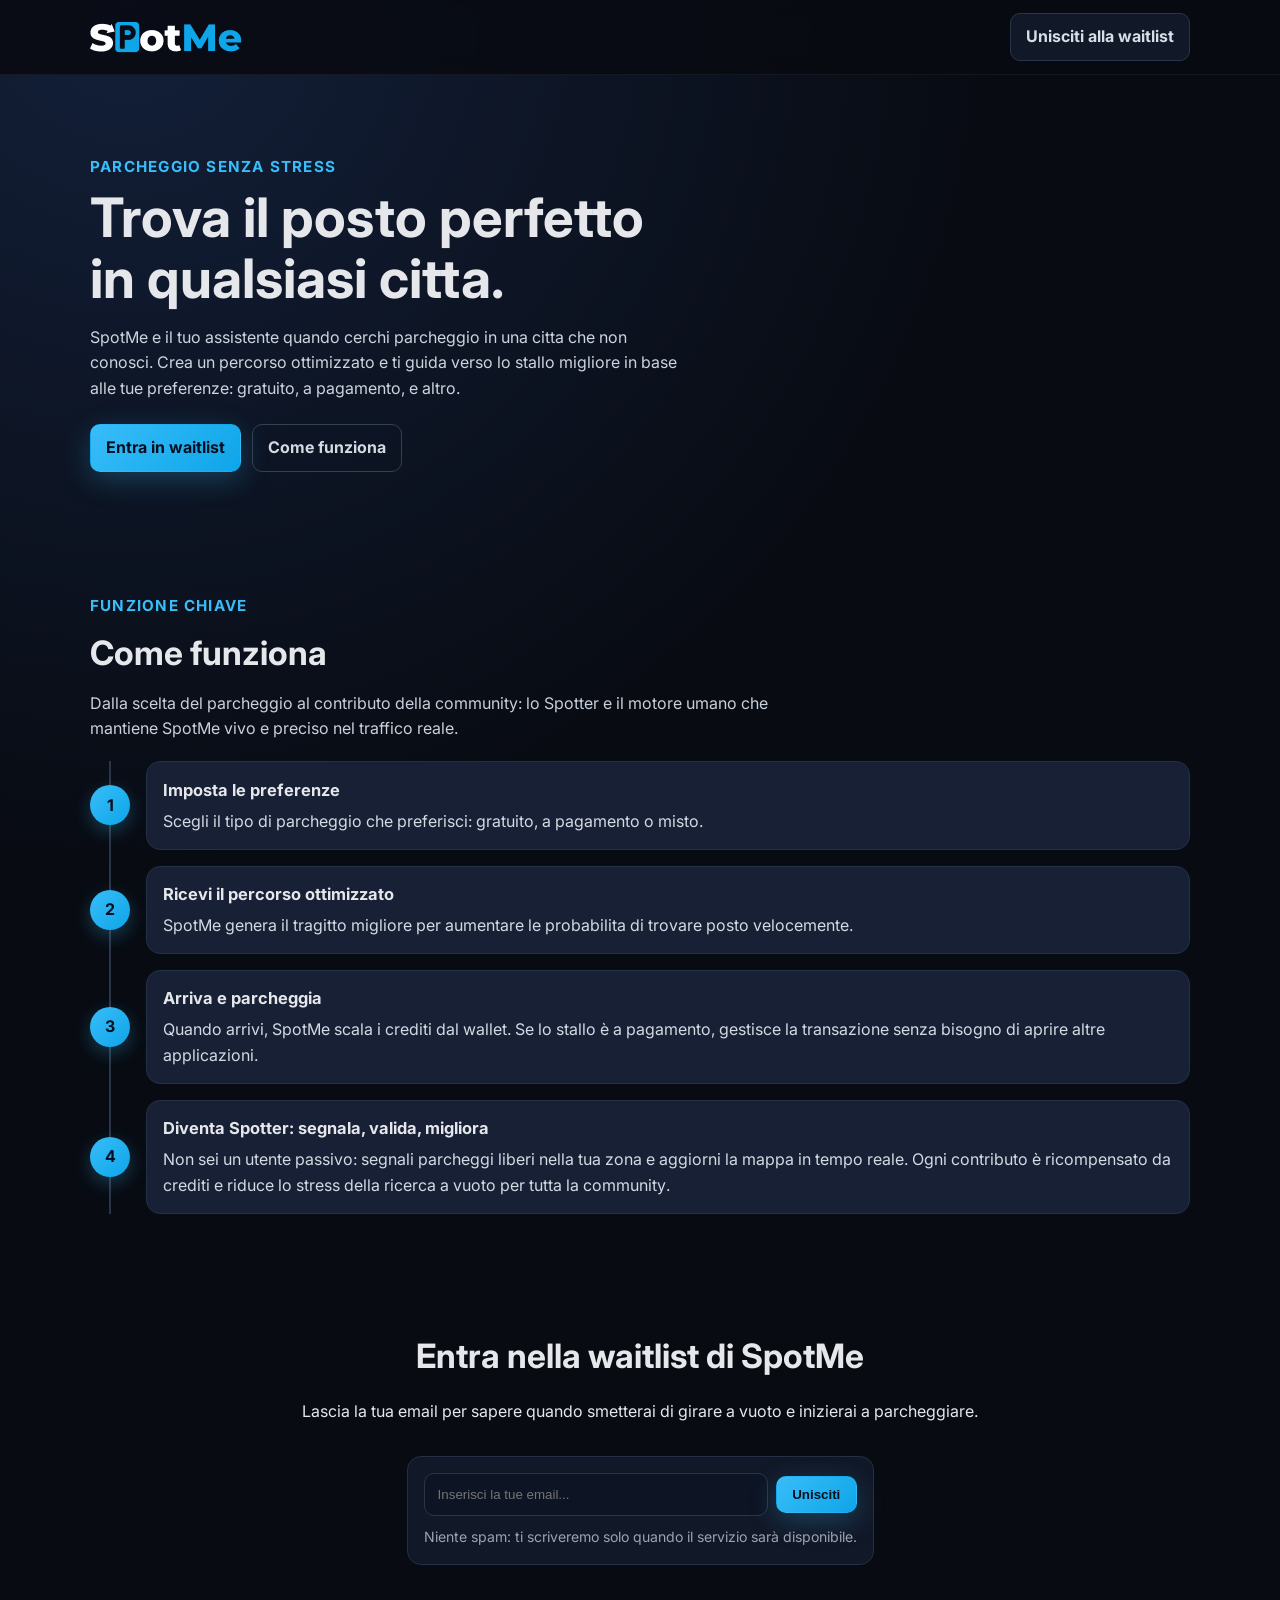
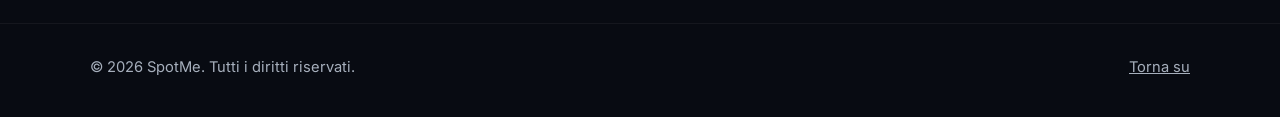
==== index.html @ f4d32b27 "[setup] First commit" ====
<!doctype html>
<html lang="it">
  <head>
    <meta charset="UTF-8" />
    <meta name="viewport" content="width=device-width, initial-scale=1.0" />
    <meta
      name="description"
      content="SpotMe ti aiuta a trovare il parcheggio giusto in citta sconosciute con percorsi ottimizzati e una community di spotter."
    />
    <title>SpotMe | Parcheggio intelligente</title>
    <link rel="preconnect" href="https://fonts.googleapis.com" />
    <link rel="preconnect" href="https://fonts.gstatic.com" crossorigin />
    <link
      href="https://fonts.googleapis.com/css2?family=Inter:wght@400;500;600;700;800&display=swap"
      rel="stylesheet"
    />
    <link rel="stylesheet" href="styles.css" />
  </head>
  <body>
    <header class="site-header">
      <div class="container nav">
        <a class="brand" href="#top" aria-label="Homepage SpotMe">
          <img src="./assets/logo_dark_2.png" alt="">
        </a>
        <a class="btn btn-secondary" href="#join-list">Unisciti alla waitlist</a>
      </div>
    </header>

    <main id="top">
      <section class="hero">
        <div class="container hero-grid">
          <div class="hero-copy">
            <p class="kicker">Parcheggio senza stress</p>
            <h1>Trova il posto perfetto in qualsiasi citta.</h1>
            <p class="lead">
              SpotMe e il tuo assistente quando cerchi parcheggio in una citta
              che non conosci. Crea un percorso ottimizzato e ti guida verso lo
              stallo migliore in base alle tue preferenze: gratuito, a
              pagamento, e altro.
            </p>
            <div class="hero-actions">
              <a class="btn btn-primary" href="#join-list">Entra in waitlist</a>
              <a class="btn btn-ghost" href="#how-it-works">Come funziona</a>
            </div>
          </div>
      </section>

      <section id="how-it-works" class="section">
        <div class="container">
          <p class="kicker">Funzione chiave</p>
          <h2>Come funziona</h2>
          <p class="section-intro">
            Dalla scelta del parcheggio al contributo della community: lo
            Spotter e il motore umano che mantiene SpotMe vivo e preciso nel
            traffico reale.
          </p>
          <ol class="timeline">
            <li class="timeline-item">
              <div class="timeline-step">1</div>
              <div class="timeline-content">
                <h3>Imposta le preferenze</h3>
                <p>
                  Scegli il tipo di parcheggio che preferisci: gratuito, a
                  pagamento o misto.
                </p>
              </div>
            </li>
            <li class="timeline-item">
              <div class="timeline-step">2</div>
              <div class="timeline-content">
                <h3>Ricevi il percorso ottimizzato</h3>
                <p>
                  SpotMe genera il tragitto migliore per aumentare le
                  probabilita di trovare posto velocemente.
                </p>
              </div>
            </li>
            <li class="timeline-item">
              <div class="timeline-step">3</div>
              <div class="timeline-content">
                <h3>Arriva e parcheggia</h3>
                <p>
                  Quando arrivi, SpotMe scala i crediti dal wallet. Se lo stallo
                  è a pagamento, gestisce la transazione senza bisogno di aprire altre applicazioni.
                </p>
              </div>
            </li>
            <li class="timeline-item">
              <div class="timeline-step">4</div>
              <div class="timeline-content">
                <h3>Diventa Spotter: segnala, valida, migliora</h3>
                <p>
                  Non sei un utente passivo: segnali parcheggi liberi nella tua
                  zona e aggiorni la mappa in tempo reale. Ogni contributo
                  è ricompensato da crediti e riduce lo stress della ricerca a vuoto per tutta la <span lang="en">community</span>.
                </p>
              </div>
            </li>
          </ol>
        </div>
      </section>

      <section id="join-list" class="section join">
        <div class="container join-wrap">
          <div style="text-align: center;">
            <h2>Entra nella waitlist di SpotMe</h2>
            <p>
              Lascia la tua email per sapere quando smetterai di girare a vuoto e inizierai a parcheggiare.
            </p>
          </div>

          <form
            class="join-form"
            name="spotme-join-list"
            method="POST"
            data-netlify="true"
            netlify-honeypot="bot-field"
            action="/thank-you.html"
          >
            <input type="hidden" name="form-name" value="spotme-join-list" />
            <p class="hidden">
              <label>Non compilare questo campo: <input name="bot-field" /></label>
            </p>

            <div style="display: flex; gap: 0.5rem; align-items: center;">
              <input
                id="email"
                name="email"
                type="email"
                placeholder="Inserisci la tue email..."
                required
                autocomplete="email"
              />
  
              <button type="submit" class="btn btn-primary">
                Unisciti
              </button>
            </div>
            <p class="form-note">
              Niente spam: ti scriveremo solo quando il servizio sarà disponibile.
            </p>
          </form>
        </div>
      </section>
    </main>

    <footer class="site-footer">
      <div class="container footer-row">
        <p>&copy; <span id="year"></span> SpotMe. Tutti i diritti riservati.</p>
        <a href="#top">Torna su</a>
      </div>
    </footer>

    <script src="script.js"></script>
  </body>
</html>
---- styles.css ----
:root {
  --bg: #080b12;
  --panel: #111827;
  --panel-soft: #172034;
  --text: #e5e7eb;
  --muted: #9ca3af;
  --accent: #38bdf8;
  --accent-strong: #0ea5e9;
  --line: #243046;
  --white: #ffffff;
}

*,
*::before,
*::after {
  box-sizing: border-box;
}

html {
  scroll-behavior: smooth;
}

body {
  margin: 0;
  font-family:
    "Inter",
    system-ui,
    -apple-system,
    Segoe UI,
    Roboto,
    sans-serif;
  background: radial-gradient(circle at 10% 0%, #13203a 0%, var(--bg) 42%);
  color: var(--text);
  line-height: 1.6;
}

a {
  color: inherit;
}

.container {
  width: min(1100px, 92%);
  margin: 0 auto;
}

.site-header {
  position: sticky;
  top: 0;
  z-index: 10;
  background: rgb(8 11 18 / 88%);
  backdrop-filter: blur(10px);
  border-bottom: 1px solid rgb(255 255 255 / 5%);
}

.nav {
  display: flex;
  align-items: center;
  justify-content: space-between;
  padding: 0.8rem 0;
}

.brand {
  display: inline-flex;
  align-items: center;
  gap: 0.55rem;
  font-weight: 800;
  text-decoration: none;
  letter-spacing: 0.2px;
}

.brand-dot {
  width: 11px;
  height: 11px;
  border-radius: 999px;
  background: linear-gradient(135deg, #22d3ee, #0ea5e9);
  box-shadow: 0 0 18px rgb(56 189 248 / 60%);
}

.hero {
  padding: 5rem 0 4rem;
}

.hero-grid {
  display: grid;
  grid-template-columns: 1.1fr 0.9fr;
  gap: 1.4rem;
}

.kicker {
  margin: 0 0 0.5rem;
  color: var(--accent);
  font-weight: 700;
  font-size: 0.95rem;
  text-transform: uppercase;
  letter-spacing: 0.08em;
}

h1 {
  margin: 0 0 1rem;
  line-height: 1.12;
  font-size: clamp(2rem, 5vw, 3.4rem);
}

.lead {
  margin: 0;
  color: #ced4dd;
  max-width: 62ch;
}

.hero-actions {
  margin-top: 1.4rem;
  display: flex;
  flex-wrap: wrap;
  gap: 0.65rem;
}

.hero-card {
  border: 1px solid var(--line);
  background: linear-gradient(180deg, rgb(17 24 39 / 92%), rgb(17 24 39 / 65%));
  border-radius: 16px;
  padding: 1.1rem 1rem;
}

.hero-card h2 {
  margin: 0 0 0.7rem;
  font-size: 1.05rem;
}

.hero-card ul {
  margin: 0;
  padding-left: 1.2rem;
  color: #d3d8e0;
}

.hero-card li + li {
  margin-top: 0.5rem;
}

.section {
  padding: 3.6rem 0;
}

.section h2 {
  margin: 0 0 0.7rem;
  font-size: clamp(1.45rem, 3vw, 2.1rem);
}

.section-intro {
  margin: 0 0 1.2rem;
  color: #c8d0db;
  max-width: 68ch;
}

.alt {
  background: rgb(255 255 255 / 2%);
  border-top: 1px solid rgb(255 255 255 / 5%);
  border-bottom: 1px solid rgb(255 255 255 / 5%);
}

.cards {
  display: grid;
  gap: 0.95rem;
}

.cards.three {
  grid-template-columns: repeat(3, minmax(0, 1fr));
}

.cards.two {
  grid-template-columns: repeat(2, minmax(0, 1fr));
}

.card {
  border: 1px solid var(--line);
  background: var(--panel-soft);
  border-radius: 14px;
  padding: 1rem;
}

.card h3 {
  margin: 0 0 0.45rem;
  font-size: 1.04rem;
}

.card p {
  margin: 0;
  color: #d3dae3;
}

.timeline {
  list-style: none;
  margin: 1.2rem 0 0;
  padding: 0;
  position: relative;
}

.timeline::before {
  content: "";
  position: absolute;
  left: 19px;
  top: 0;
  bottom: 0;
  width: 2px;
  background: #2b354a;
}

.timeline-item {
  display: grid;
  grid-template-columns: 40px 1fr;
  align-items: center;
  gap: 1rem;
  margin-bottom: 1rem;
  position: relative;
}

.timeline-item:last-child {
  margin-bottom: 0;
}

.timeline-step {
  width: 40px;
  height: 40px;
  border-radius: 999px;
  display: grid;
  place-items: center;
  font-weight: 700;
  color: #041021;
  background: linear-gradient(135deg, #38bdf8, #0ea5e9);
  box-shadow: 0 6px 18px rgb(56 189 248 / 28%);
  z-index: 1;
}

.timeline-content {
  border: 1px solid var(--line);
  background: var(--panel-soft);
  border-radius: 14px;
  padding: 0.9rem 1rem;
}

.timeline-content h3 {
  margin: 0 0 0.35rem;
  font-size: 1.03rem;
}

.timeline-content p {
  margin: 0;
  color: #d3dae3;
}

.join-wrap {
  display: flex;
  flex-direction: column;
  align-items: center;
  gap: 1rem;
}

.join-highlight {
  margin: 0.8rem 0 0.6rem;
  color: #dbe7f4;
  font-weight: 600;
}

.join-benefits {
  margin: 0;
  padding-left: 1.15rem;
  color: #c8d6e6;
}

.join-benefits li + li {
  margin-top: 0.35rem;
}

.join-form {
  border: 1px solid var(--line);
  border-radius: 14px;
  padding: 1rem;
  background: var(--panel);
}

.join-form label {
  display: block;
  margin-bottom: 0.4rem;
  font-weight: 600;
}

.join-form input[type="email"] {
  width: 100%;
  padding: 0.8rem 0.82rem;
  background: #0d1423;
  border: 1px solid #2b354a;
  color: var(--white);
  border-radius: 10px;
  outline: none;
}

.join-form input[type="email"]:focus {
  border-color: var(--accent);
  box-shadow: 0 0 0 3px rgb(56 189 248 / 20%);
}

.hidden {
  position: absolute;
  left: -9999px;
}

.form-note {
  margin: 0.6rem 0 0;
  color: var(--muted);
  font-size: 0.88rem;
}

.btn {
  display: inline-flex;
  align-items: center;
  justify-content: center;
  border-radius: 10px;
  font-weight: 700;
  text-decoration: none;
  cursor: pointer;
  border: 1px solid transparent;
  padding: 0.64rem 0.95rem;
  transition:
    transform 0.15s ease,
    box-shadow 0.15s ease,
    background-color 0.15s ease;
}

.btn:hover {
  transform: translateY(-1px);
}

.btn-primary {
  background: linear-gradient(135deg, #38bdf8, #0ea5e9);
  color: #041021;
  box-shadow: 0 8px 28px rgb(56 189 248 / 25%);
}

.btn-secondary {
  border-color: #2b354a;
  background: #111827;
  color: #d8dee8;
}

.btn-ghost {
  border-color: #334155;
  color: #d4d9e2;
}

.site-footer {
  border-top: 1px solid rgb(255 255 255 / 5%);
  padding: 1.1rem 0 1.4rem;
}

.footer-row {
  display: flex;
  justify-content: space-between;
  align-items: center;
  gap: 0.8rem;
  color: #a6afbc;
  font-size: 0.92rem;
}

@media (max-width: 900px) {
  .hero-grid,
  .join-wrap,
  .cards.three {
    grid-template-columns: 1fr;
  }

  .cards.two {
    grid-template-columns: 1fr;
  }

  .timeline::before {
    left: 19px;
  }
}
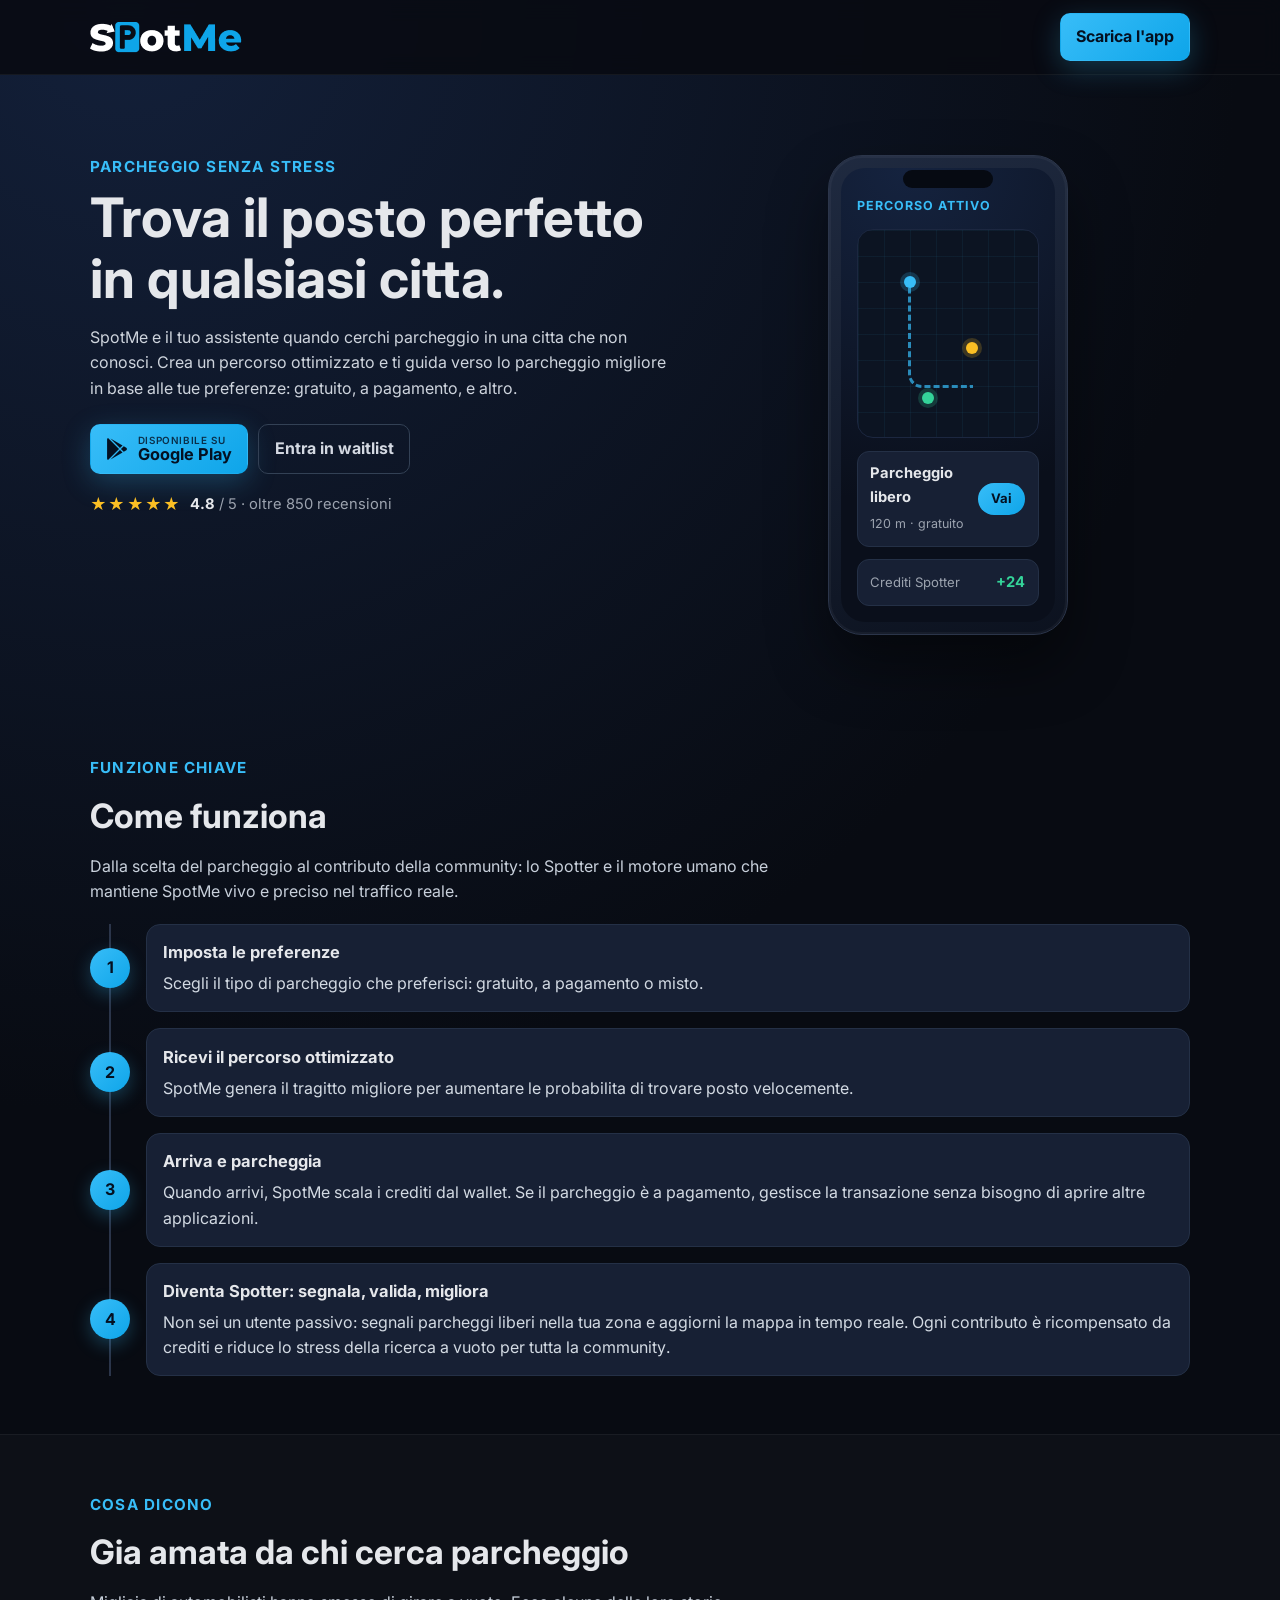
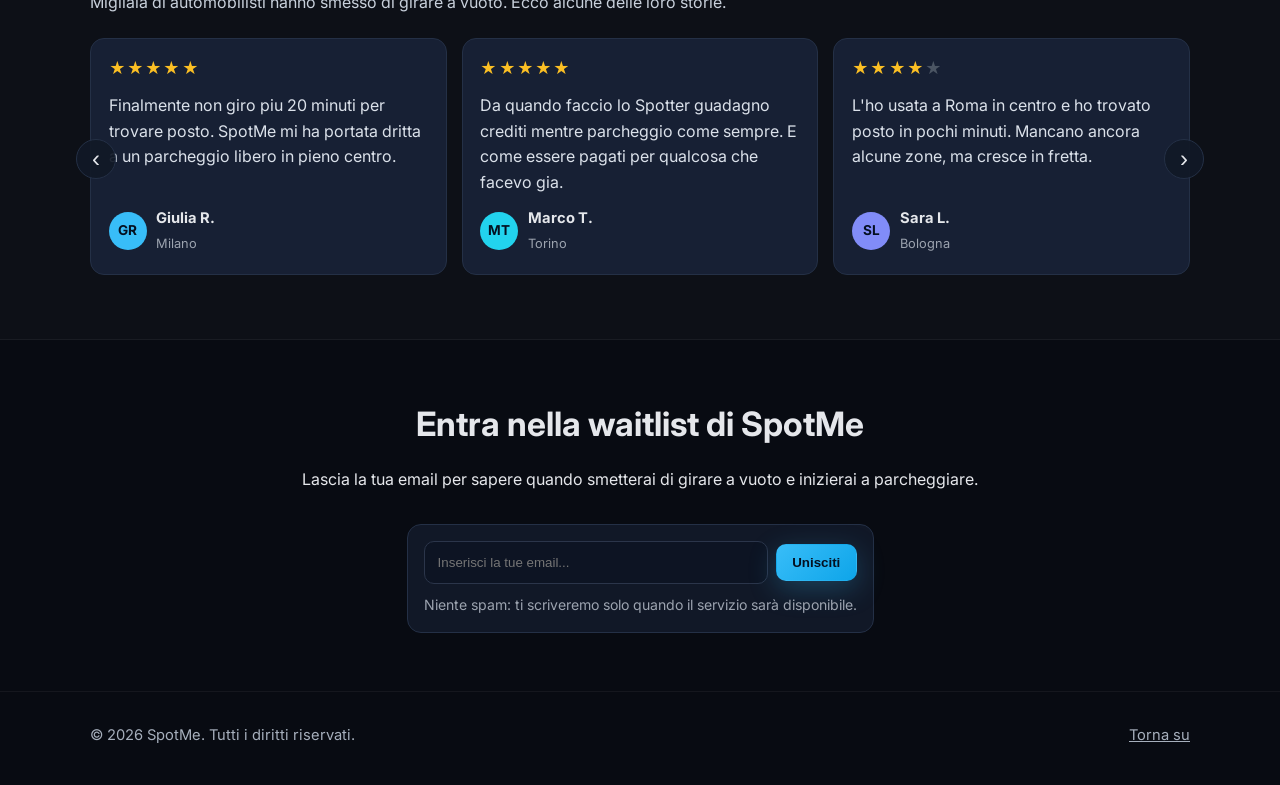
==== commit 8b3b36d6: "Add review, add playstore button" ====
--- a/index.html
+++ b/index.html
@@ -1,156 +1,302 @@
-<!doctype html>
-<html lang="it">
-  <head>
-    <meta charset="UTF-8" />
-    <meta name="viewport" content="width=device-width, initial-scale=1.0" />
-    <meta
-      name="description"
-      content="SpotMe ti aiuta a trovare il parcheggio giusto in citta sconosciute con percorsi ottimizzati e una community di spotter."
-    />
-    <title>SpotMe | Parcheggio intelligente</title>
-    <link rel="preconnect" href="https://fonts.googleapis.com" />
-    <link rel="preconnect" href="https://fonts.gstatic.com" crossorigin />
-    <link
-      href="https://fonts.googleapis.com/css2?family=Inter:wght@400;500;600;700;800&display=swap"
-      rel="stylesheet"
-    />
-    <link rel="stylesheet" href="styles.css" />
-  </head>
-  <body>
-    <header class="site-header">
-      <div class="container nav">
-        <a class="brand" href="#top" aria-label="Homepage SpotMe">
-          <img src="./assets/logo_dark_2.png" alt="">
-        </a>
-        <a class="btn btn-secondary" href="#join-list">Unisciti alla waitlist</a>
-      </div>
-    </header>
-
-    <main id="top">
-      <section class="hero">
-        <div class="container hero-grid">
-          <div class="hero-copy">
-            <p class="kicker">Parcheggio senza stress</p>
-            <h1>Trova il posto perfetto in qualsiasi citta.</h1>
-            <p class="lead">
-              SpotMe e il tuo assistente quando cerchi parcheggio in una citta
-              che non conosci. Crea un percorso ottimizzato e ti guida verso lo
-              stallo migliore in base alle tue preferenze: gratuito, a
-              pagamento, e altro.
-            </p>
-            <div class="hero-actions">
-              <a class="btn btn-primary" href="#join-list">Entra in waitlist</a>
-              <a class="btn btn-ghost" href="#how-it-works">Come funziona</a>
-            </div>
-          </div>
-      </section>
-
-      <section id="how-it-works" class="section">
-        <div class="container">
-          <p class="kicker">Funzione chiave</p>
-          <h2>Come funziona</h2>
-          <p class="section-intro">
-            Dalla scelta del parcheggio al contributo della community: lo
-            Spotter e il motore umano che mantiene SpotMe vivo e preciso nel
-            traffico reale.
-          </p>
-          <ol class="timeline">
-            <li class="timeline-item">
-              <div class="timeline-step">1</div>
-              <div class="timeline-content">
-                <h3>Imposta le preferenze</h3>
-                <p>
-                  Scegli il tipo di parcheggio che preferisci: gratuito, a
-                  pagamento o misto.
-                </p>
-              </div>
-            </li>
-            <li class="timeline-item">
-              <div class="timeline-step">2</div>
-              <div class="timeline-content">
-                <h3>Ricevi il percorso ottimizzato</h3>
-                <p>
-                  SpotMe genera il tragitto migliore per aumentare le
-                  probabilita di trovare posto velocemente.
-                </p>
-              </div>
-            </li>
-            <li class="timeline-item">
-              <div class="timeline-step">3</div>
-              <div class="timeline-content">
-                <h3>Arriva e parcheggia</h3>
-                <p>
-                  Quando arrivi, SpotMe scala i crediti dal wallet. Se lo stallo
-                  è a pagamento, gestisce la transazione senza bisogno di aprire altre applicazioni.
-                </p>
-              </div>
-            </li>
-            <li class="timeline-item">
-              <div class="timeline-step">4</div>
-              <div class="timeline-content">
-                <h3>Diventa Spotter: segnala, valida, migliora</h3>
-                <p>
-                  Non sei un utente passivo: segnali parcheggi liberi nella tua
-                  zona e aggiorni la mappa in tempo reale. Ogni contributo
-                  è ricompensato da crediti e riduce lo stress della ricerca a vuoto per tutta la <span lang="en">community</span>.
-                </p>
-              </div>
-            </li>
-          </ol>
-        </div>
-      </section>
-
-      <section id="join-list" class="section join">
-        <div class="container join-wrap">
-          <div style="text-align: center;">
-            <h2>Entra nella waitlist di SpotMe</h2>
-            <p>
-              Lascia la tua email per sapere quando smetterai di girare a vuoto e inizierai a parcheggiare.
-            </p>
-          </div>
-
-          <form
-            class="join-form"
-            name="spotme-join-list"
-            method="POST"
-            data-netlify="true"
-            netlify-honeypot="bot-field"
-            action="/thank-you.html"
-          >
-            <input type="hidden" name="form-name" value="spotme-join-list" />
-            <p class="hidden">
-              <label>Non compilare questo campo: <input name="bot-field" /></label>
-            </p>
-
-            <div style="display: flex; gap: 0.5rem; align-items: center;">
-              <input
-                id="email"
-                name="email"
-                type="email"
-                placeholder="Inserisci la tue email..."
-                required
-                autocomplete="email"
-              />
-  
-              <button type="submit" class="btn btn-primary">
-                Unisciti
-              </button>
-            </div>
-            <p class="form-note">
-              Niente spam: ti scriveremo solo quando il servizio sarà disponibile.
-            </p>
-          </form>
-        </div>
-      </section>
-    </main>
-
-    <footer class="site-footer">
-      <div class="container footer-row">
-        <p>&copy; <span id="year"></span> SpotMe. Tutti i diritti riservati.</p>
-        <a href="#top">Torna su</a>
-      </div>
-    </footer>
-
-    <script src="script.js"></script>
-  </body>
-</html>
+<!doctype html>
+<html lang="it">
+
+<head>
+  <meta charset="UTF-8" />
+  <meta name="viewport" content="width=device-width, initial-scale=1.0" />
+  <meta name="description"
+    content="SpotMe ti aiuta a trovare il parcheggio giusto in citta sconosciute con percorsi ottimizzati e una community di spotter." />
+  <title>SpotMe | Parcheggio intelligente</title>
+  <link rel="preconnect" href="https://fonts.googleapis.com" />
+  <link rel="preconnect" href="https://fonts.gstatic.com" crossorigin />
+  <link href="https://fonts.googleapis.com/css2?family=Inter:wght@400;500;600;700;800&display=swap" rel="stylesheet" />
+  <link rel="stylesheet" href="styles.css" />
+
+  <script defer src="https://cloud.umami.is/script.js" data-website-id="545394d1-f918-4674-a02a-acf35f86cb70"></script>
+</head>
+
+<body>
+  <header class="site-header">
+    <div class="container nav">
+      <a class="brand" href="#top" aria-label="Homepage SpotMe">
+        <img src="./assets/logo_dark_2.png" alt="">
+      </a>
+      <a class="btn btn-primary" href="https://play.google.com/store/apps/details?id=io.spotme.parking" target="_blank"
+        rel="noopener" data-umami-event="download-app-click" data-umami-event-position="header">Scarica l'app</a>
+    </div>
+  </header>
+
+  <main id="top">
+    <section class="hero">
+      <div class="container hero-grid">
+        <div class="hero-copy">
+          <p class="kicker">Parcheggio senza stress</p>
+          <h1>Trova il posto perfetto in qualsiasi citta.</h1>
+          <p class="lead">
+            SpotMe e il tuo assistente quando cerchi parcheggio in una citta
+            che non conosci. Crea un percorso ottimizzato e ti guida verso lo
+            parcheggio migliore in base alle tue preferenze: gratuito, a
+            pagamento, e altro.
+          </p>
+          <div class="hero-actions">
+            <a class="btn btn-primary btn-store" href="https://play.google.com/store/apps/details?id=io.spotme.parking"
+              target="_blank" rel="noopener" data-umami-event="download-app-click" data-umami-event-position="hero">
+              <svg class="store-icon" viewBox="0 0 512 512" aria-hidden="true" focusable="false">
+                <path fill="currentColor"
+                  d="M325.3 234.3L104.6 13l280.8 161.2-60.1 60.1zM47 0C34 6.8 25.3 19.2 25.3 35.3v441.3c0 16.1 8.7 28.5 21.7 35.3l256.6-256L47 0zm425.2 225.6l-58.9-34.1-65.7 64.5 65.7 64.5 60.1-34.1c18-14.3 18-46.5-1.2-60.8zM104.6 499l280.8-161.2-60.1-60.1L104.6 499z" />
+              </svg>
+              <span class="store-text">
+                <small>Disponibile su</small>
+                <strong>Google Play</strong>
+              </span>
+            </a>
+            <a class="btn btn-ghost" href="#join-list" data-umami-event="join-waitlist-click">Entra in waitlist</a>
+          </div>
+          <div class="hero-rating">
+            <span class="stars" aria-hidden="true">★★★★★</span>
+            <span class="hero-rating-text"><strong>4.8</strong> / 5 &middot; oltre 850 recensioni</span>
+          </div>
+        </div>
+
+        <div class="hero-visual" aria-hidden="true">
+          <div class="phone">
+            <div class="phone-notch"></div>
+            <div class="phone-screen">
+              <p class="phone-kicker">Percorso attivo</p>
+              <div class="phone-map">
+                <span class="pin pin-1"></span>
+                <span class="pin pin-2"></span>
+                <span class="pin pin-3"></span>
+                <span class="route"></span>
+              </div>
+              <div class="phone-spot">
+                <div>
+                  <strong>Parcheggio libero</strong>
+                  <small>120 m &middot; gratuito</small>
+                </div>
+                <span class="phone-spot-badge">Vai</span>
+              </div>
+              <div class="phone-credits">
+                <span>Crediti Spotter</span>
+                <strong>+24</strong>
+              </div>
+            </div>
+          </div>
+        </div>
+      </div>
+    </section>
+
+    <section id="how-it-works" class="section">
+      <div class="container">
+        <p class="kicker">Funzione chiave</p>
+        <h2>Come funziona</h2>
+        <p class="section-intro">
+          Dalla scelta del parcheggio al contributo della community: lo
+          Spotter e il motore umano che mantiene SpotMe vivo e preciso nel
+          traffico reale.
+        </p>
+        <ol class="timeline">
+          <li class="timeline-item">
+            <div class="timeline-step">1</div>
+            <div class="timeline-content">
+              <h3>Imposta le preferenze</h3>
+              <p>
+                Scegli il tipo di parcheggio che preferisci: gratuito, a
+                pagamento o misto.
+              </p>
+            </div>
+          </li>
+          <li class="timeline-item">
+            <div class="timeline-step">2</div>
+            <div class="timeline-content">
+              <h3>Ricevi il percorso ottimizzato</h3>
+              <p>
+                SpotMe genera il tragitto migliore per aumentare le
+                probabilita di trovare posto velocemente.
+              </p>
+            </div>
+          </li>
+          <li class="timeline-item">
+            <div class="timeline-step">3</div>
+            <div class="timeline-content">
+              <h3>Arriva e parcheggia</h3>
+              <p>
+                Quando arrivi, SpotMe scala i crediti dal wallet. Se il parcheggio
+                è a pagamento, gestisce la transazione senza bisogno di aprire altre applicazioni.
+              </p>
+            </div>
+          </li>
+          <li class="timeline-item">
+            <div class="timeline-step">4</div>
+            <div class="timeline-content">
+              <h3>Diventa Spotter: segnala, valida, migliora</h3>
+              <p>
+                Non sei un utente passivo: segnali parcheggi liberi nella tua
+                zona e aggiorni la mappa in tempo reale. Ogni contributo
+                è ricompensato da crediti e riduce lo stress della ricerca a vuoto per tutta la <span
+                  lang="en">community</span>.
+              </p>
+            </div>
+          </li>
+        </ol>
+      </div>
+    </section>
+
+    <section id="reviews" class="section alt">
+      <div class="container">
+        <p class="kicker">Cosa dicono</p>
+        <h2>Gia amata da chi cerca parcheggio</h2>
+        <p class="section-intro">
+          Migliaia di automobilisti hanno smesso di girare a vuoto. Ecco
+          alcune delle loro storie.
+        </p>
+
+        <div class="reviews-carousel">
+          <button class="carousel-btn carousel-prev" type="button" aria-label="Recensioni precedenti">&#8249;</button>
+          <div class="reviews-track" id="reviews-track">
+            <figure class="review-card">
+              <div class="stars" aria-label="5 stelle su 5">★★★★★</div>
+              <blockquote>
+                Finalmente non giro piu 20 minuti per trovare posto. SpotMe mi ha portata dritta a un parcheggio libero
+                in pieno centro.
+              </blockquote>
+              <figcaption class="review-author">
+                <span class="avatar" style="--a:#38bdf8">GR</span>
+                <span>
+                  <strong>Giulia R.</strong>
+                  <small>Milano</small>
+                </span>
+              </figcaption>
+            </figure>
+            <figure class="review-card">
+              <div class="stars" aria-label="5 stelle su 5">★★★★★</div>
+              <blockquote>
+                Da quando faccio lo Spotter guadagno crediti mentre parcheggio come sempre. E come essere pagati per
+                qualcosa che facevo gia.
+              </blockquote>
+              <figcaption class="review-author">
+                <span class="avatar" style="--a:#22d3ee">MT</span>
+                <span>
+                  <strong>Marco T.</strong>
+                  <small>Torino</small>
+                </span>
+              </figcaption>
+            </figure>
+            <figure class="review-card">
+              <div class="stars" aria-label="4 stelle su 5">★★★★<span class="star-empty">★</span></div>
+              <blockquote>
+                L'ho usata a Roma in centro e ho trovato posto in pochi minuti. Mancano ancora alcune zone, ma cresce in
+                fretta.
+              </blockquote>
+              <figcaption class="review-author">
+                <span class="avatar" style="--a:#818cf8">SL</span>
+                <span>
+                  <strong>Sara L.</strong>
+                  <small>Bologna</small>
+                </span>
+              </figcaption>
+            </figure>
+            <figure class="review-card">
+              <div class="stars" aria-label="5 stelle su 5">★★★★★</div>
+              <blockquote>
+                Vado spesso a Firenze per lavoro e parcheggiare era un incubo. Ora apro SpotMe e in pochi minuti sono a
+                posto.
+              </blockquote>
+              <figcaption class="review-author">
+                <span class="avatar" style="--a:#34d399">AF</span>
+                <span>
+                  <strong>Andrea F.</strong>
+                  <small>Firenze</small>
+                </span>
+              </figcaption>
+            </figure>
+            <figure class="review-card">
+              <div class="stars" aria-label="5 stelle su 5">★★★★★</div>
+              <blockquote>
+                Quello che mi piace e che paga il parcheggio direttamente in app, senza dover scaricare mille
+                applicazioni diverse.
+              </blockquote>
+              <figcaption class="review-author">
+                <span class="avatar" style="--a:#fbbf24">CV</span>
+                <span>
+                  <strong>Chiara V.</strong>
+                  <small>Napoli</small>
+                </span>
+              </figcaption>
+            </figure>
+            <figure class="review-card">
+              <div class="stars" aria-label="4 stelle su 5">★★★★<span class="star-empty">★</span></div>
+              <blockquote>
+                Idea fantastica e ben fatta. La community di Spotter rende la mappa sorprendentemente aggiornata anche
+                nelle ore di punta.
+              </blockquote>
+              <figcaption class="review-author">
+                <span class="avatar" style="--a:#f472b6">DM</span>
+                <span>
+                  <strong>Davide M.</strong>
+                  <small>Verona</small>
+                </span>
+              </figcaption>
+            </figure>
+            <figure class="review-card">
+              <div class="stars" aria-label="5 stelle su 5">★★★★★</div>
+              <blockquote>
+                La uso ogni giorno per andare in centro. Mi ha fatto risparmiare tempo, benzina e parecchio nervosismo.
+              </blockquote>
+              <figcaption class="review-author">
+                <span class="avatar" style="--a:#60a5fa">LP</span>
+                <span>
+                  <strong>Luca P.</strong>
+                  <small>Genova</small>
+                </span>
+              </figcaption>
+            </figure>
+          </div>
+          <button class="carousel-btn carousel-next" type="button" aria-label="Recensioni successive">&#8250;</button>
+        </div>
+      </div>
+    </section>
+
+    <section id="join-list" class="section join">
+      <div class="container join-wrap">
+        <div style="text-align: center;">
+          <h2>Entra nella waitlist di SpotMe</h2>
+          <p>
+            Lascia la tua email per sapere quando smetterai di girare a vuoto e inizierai a parcheggiare.
+          </p>
+        </div>
+
+        <form class="join-form" name="spotme-join-list" method="POST" data-netlify="true" netlify-honeypot="bot-field"
+          action="/thank-you.html" netlify>
+          <input type="hidden" name="form-name" value="spotme-join-list" />
+          <p class="hidden">
+            <label>Non compilare questo campo: <input name="bot-field" /></label>
+          </p>
+
+          <div style="display: flex; gap: 0.5rem; align-items: center;">
+            <input id="email" name="email" type="email" placeholder="Inserisci la tue email..." required
+              autocomplete="email" />
+
+            <button type="submit" class="btn btn-primary" data-umami-event="waitlist-submit">
+              Unisciti
+            </button>
+          </div>
+          <p class="form-note">
+            Niente spam: ti scriveremo solo quando il servizio sarà disponibile.
+          </p>
+        </form>
+      </div>
+    </section>
+  </main>
+
+  <footer class="site-footer">
+    <div class="container footer-row">
+      <p>&copy; <span id="year"></span> SpotMe. Tutti i diritti riservati.</p>
+      <a href="#top">Torna su</a>
+    </div>
+  </footer>
+
+  <script src="script.js"></script>
+</body>
+
+</html>
--- a/styles.css
+++ b/styles.css
@@ -114,26 +114,285 @@
   gap: 0.65rem;
 }
 
-.hero-card {
+.btn-store {
+  gap: 0.6rem;
+  padding: 0.55rem 1.1rem;
+  text-align: left;
+}
+
+.store-icon {
+  width: 22px;
+  height: 22px;
+  flex: none;
+}
+
+.store-text {
+  display: flex;
+  flex-direction: column;
+  line-height: 1.05;
+}
+
+.store-text small {
+  font-size: 0.62rem;
+  font-weight: 600;
+  text-transform: uppercase;
+  letter-spacing: 0.06em;
+  opacity: 0.8;
+}
+
+.store-text strong {
+  font-size: 1.02rem;
+}
+
+.hero-rating {
+  margin-top: 1.1rem;
+  display: flex;
+  align-items: center;
+  gap: 0.55rem;
+  color: var(--muted);
+  font-size: 0.92rem;
+}
+
+.hero-rating-text strong {
+  color: var(--text);
+}
+
+.stars {
+  color: #fbbf24;
+  letter-spacing: 0.08em;
+  font-size: 1rem;
+}
+
+.star-empty {
+  color: #4b5563;
+}
+
+.hero-visual {
+  display: flex;
+  justify-content: center;
+  align-items: center;
+}
+
+.phone {
+  position: relative;
+  width: 240px;
+  height: 480px;
+  border-radius: 34px;
+  padding: 12px;
+  background: linear-gradient(160deg, #1f2a40, #0c121f);
+  border: 1px solid #2b354a;
+  box-shadow:
+    0 30px 60px rgb(0 0 0 / 45%),
+    inset 0 0 0 2px rgb(255 255 255 / 4%);
+}
+
+.phone-notch {
+  position: absolute;
+  top: 14px;
+  left: 50%;
+  transform: translateX(-50%);
+  width: 90px;
+  height: 18px;
+  border-radius: 999px;
+  background: #060a12;
+  z-index: 2;
+}
+
+.phone-screen {
+  height: 100%;
+  border-radius: 24px;
+  background: radial-gradient(circle at 30% 0%, #15233f, #0a0f1b 70%);
+  padding: 1.4rem 1rem 1rem;
+  display: flex;
+  flex-direction: column;
+  gap: 0.8rem;
+}
+
+.phone-kicker {
+  margin: 0.4rem 0 0;
+  color: var(--accent);
+  font-weight: 700;
+  font-size: 0.78rem;
+  text-transform: uppercase;
+  letter-spacing: 0.08em;
+}
+
+.phone-map {
+  position: relative;
+  flex: 1;
+  border-radius: 16px;
+  background:
+    linear-gradient(rgb(56 189 248 / 6%) 1px, transparent 1px) 0 0 / 100% 26px,
+    linear-gradient(90deg, rgb(56 189 248 / 6%) 1px, transparent 1px) 0 0 / 26px 100%,
+    #0c1422;
+  border: 1px solid #1c2740;
+  overflow: hidden;
+}
+
+.pin {
+  position: absolute;
+  width: 12px;
+  height: 12px;
+  border-radius: 999px;
+  background: var(--accent);
+  box-shadow: 0 0 0 4px rgb(56 189 248 / 20%);
+}
+
+.pin-1 { top: 22%; left: 26%; }
+.pin-2 { top: 54%; left: 60%; background: #fbbf24; box-shadow: 0 0 0 4px rgb(251 191 36 / 20%); }
+.pin-3 { top: 78%; left: 36%; background: #34d399; box-shadow: 0 0 0 4px rgb(52 211 153 / 20%); }
+
+.route {
+  position: absolute;
+  top: 26%;
+  left: 28%;
+  width: 36%;
+  height: 50%;
+  border-left: 3px dashed var(--accent);
+  border-bottom: 3px dashed var(--accent);
+  border-radius: 0 0 0 14px;
+  opacity: 0.7;
+}
+
+.phone-spot,
+.phone-credits {
+  display: flex;
+  align-items: center;
+  justify-content: space-between;
+  border-radius: 12px;
   border: 1px solid var(--line);
-  background: linear-gradient(180deg, rgb(17 24 39 / 92%), rgb(17 24 39 / 65%));
-  border-radius: 16px;
-  padding: 1.1rem 1rem;
-}
-
-.hero-card h2 {
-  margin: 0 0 0.7rem;
-  font-size: 1.05rem;
-}
-
-.hero-card ul {
+  background: var(--panel-soft);
+  padding: 0.65rem 0.8rem;
+}
+
+.phone-spot strong,
+.phone-credits strong {
+  display: block;
+  font-size: 0.92rem;
+}
+
+.phone-spot small {
+  color: var(--muted);
+  font-size: 0.78rem;
+}
+
+.phone-spot-badge {
+  background: linear-gradient(135deg, #38bdf8, #0ea5e9);
+  color: #041021;
+  font-weight: 700;
+  font-size: 0.82rem;
+  padding: 0.35rem 0.8rem;
+  border-radius: 999px;
+}
+
+.phone-credits span {
+  color: var(--muted);
+  font-size: 0.82rem;
+}
+
+.phone-credits strong {
+  color: #34d399;
+}
+
+.reviews-carousel {
+  position: relative;
+  margin-top: 1.4rem;
+}
+
+.reviews-track {
+  display: grid;
+  grid-auto-flow: column;
+  grid-auto-columns: calc((100% - 2 * 0.95rem) / 3);
+  gap: 0.95rem;
+  overflow-x: auto;
+  scroll-snap-type: x mandatory;
+  scroll-behavior: smooth;
+  padding-bottom: 0.4rem;
+  -ms-overflow-style: none;
+  scrollbar-width: none;
+}
+
+.reviews-track::-webkit-scrollbar {
+  display: none;
+}
+
+.review-card {
   margin: 0;
-  padding-left: 1.2rem;
-  color: #d3d8e0;
-}
-
-.hero-card li + li {
-  margin-top: 0.5rem;
+  scroll-snap-align: start;
+  border: 1px solid var(--line);
+  background: var(--panel-soft);
+  border-radius: 14px;
+  padding: 1.1rem;
+  display: flex;
+  flex-direction: column;
+  gap: 0.7rem;
+}
+
+.carousel-btn {
+  position: absolute;
+  top: 50%;
+  transform: translateY(-50%);
+  z-index: 2;
+  width: 40px;
+  height: 40px;
+  border-radius: 999px;
+  border: 1px solid var(--line);
+  background: rgb(17 24 39 / 92%);
+  color: var(--text);
+  font-size: 1.5rem;
+  line-height: 1;
+  cursor: pointer;
+  display: grid;
+  place-items: center;
+  transition: background-color 0.15s ease, transform 0.15s ease;
+}
+
+.carousel-btn:hover {
+  background: var(--panel-soft);
+  transform: translateY(-50%) scale(1.05);
+}
+
+.carousel-prev {
+  left: -14px;
+}
+
+.carousel-next {
+  right: -14px;
+}
+
+.review-card blockquote {
+  margin: 0;
+  color: #dbe1ea;
+}
+
+.review-author {
+  display: flex;
+  align-items: center;
+  gap: 0.6rem;
+  margin-top: auto;
+}
+
+.avatar {
+  width: 38px;
+  height: 38px;
+  flex: none;
+  border-radius: 999px;
+  display: grid;
+  place-items: center;
+  font-weight: 700;
+  font-size: 0.85rem;
+  color: #041021;
+  background: var(--a, #38bdf8);
+}
+
+.review-author strong {
+  display: block;
+  font-size: 0.92rem;
+}
+
+.review-author small {
+  color: var(--muted);
+  font-size: 0.8rem;
 }
 
 .section {
@@ -371,6 +630,23 @@
     grid-template-columns: 1fr;
   }
 
+  .reviews-track {
+    grid-auto-columns: 85%;
+  }
+
+  .carousel-prev {
+    left: 2px;
+  }
+
+  .carousel-next {
+    right: 2px;
+  }
+
+  .hero-visual {
+    order: -1;
+    margin-bottom: 0.5rem;
+  }
+
   .timeline::before {
     left: 19px;
   }
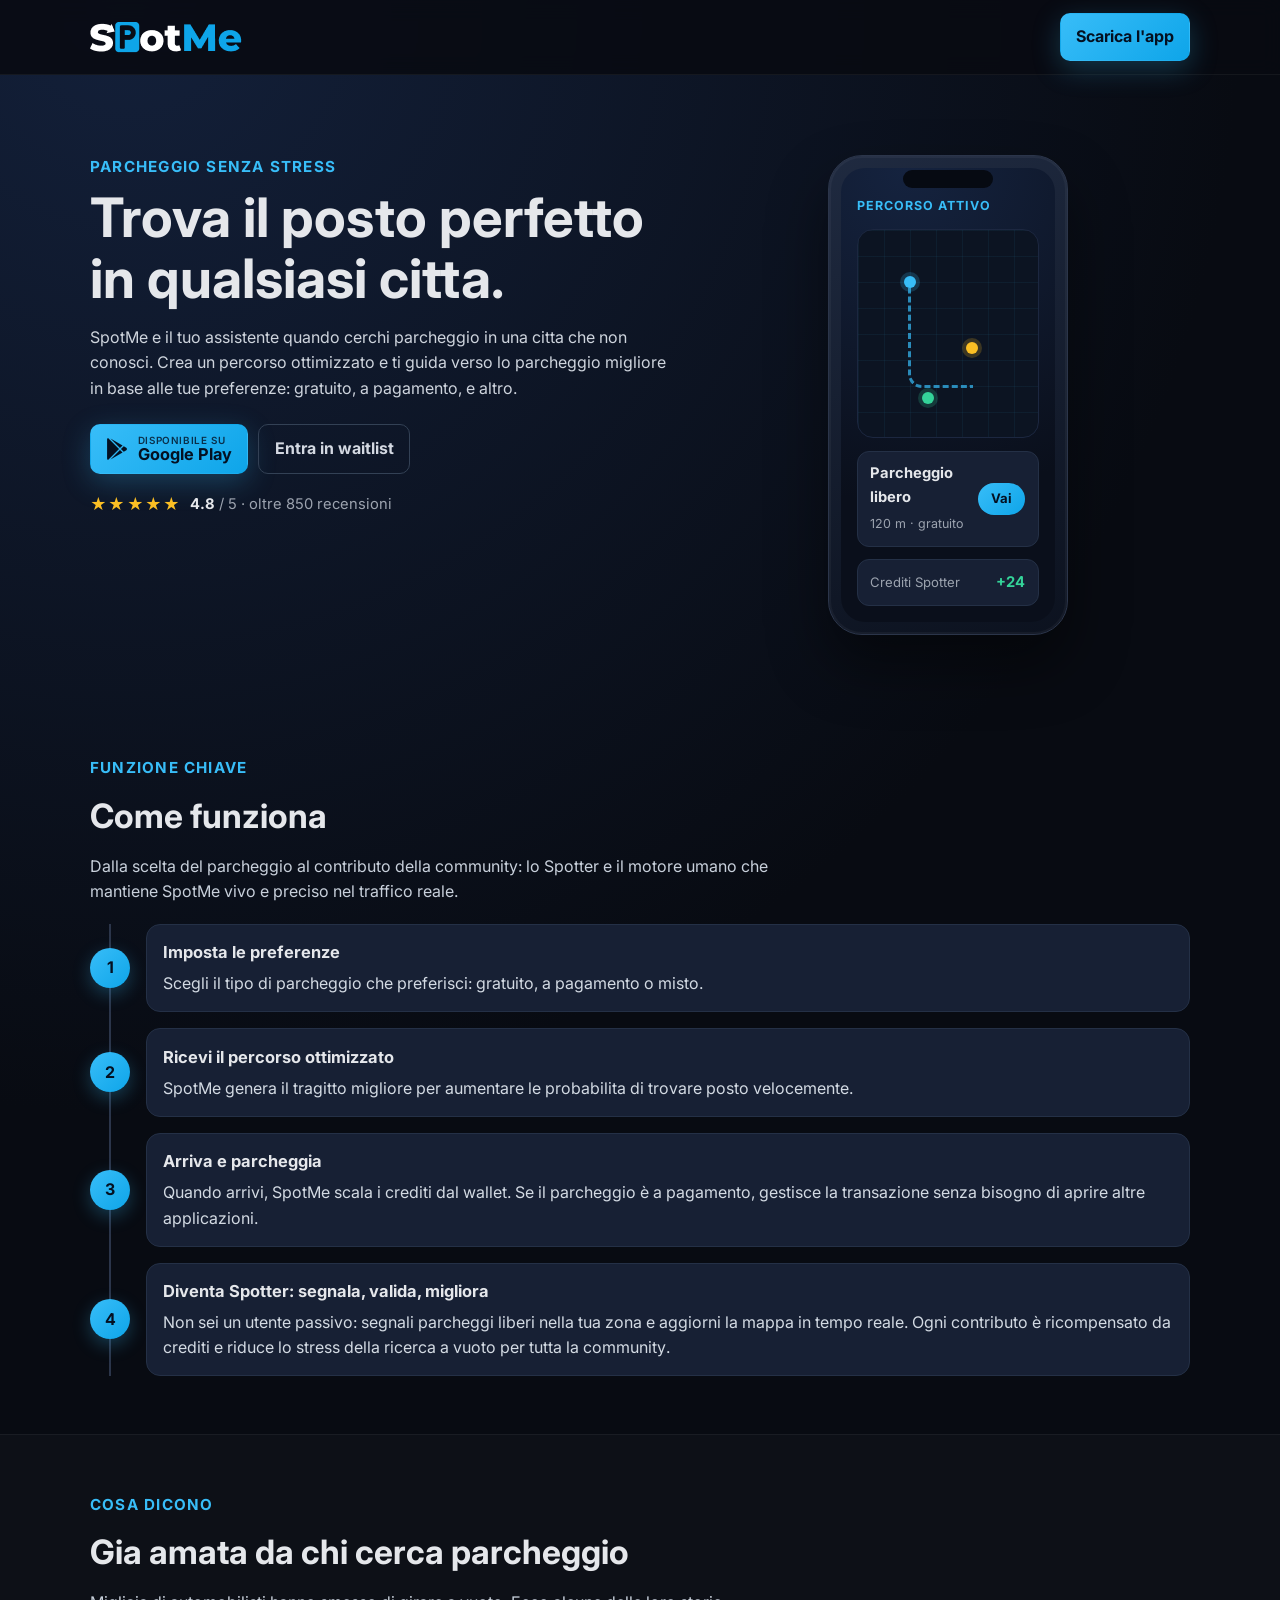
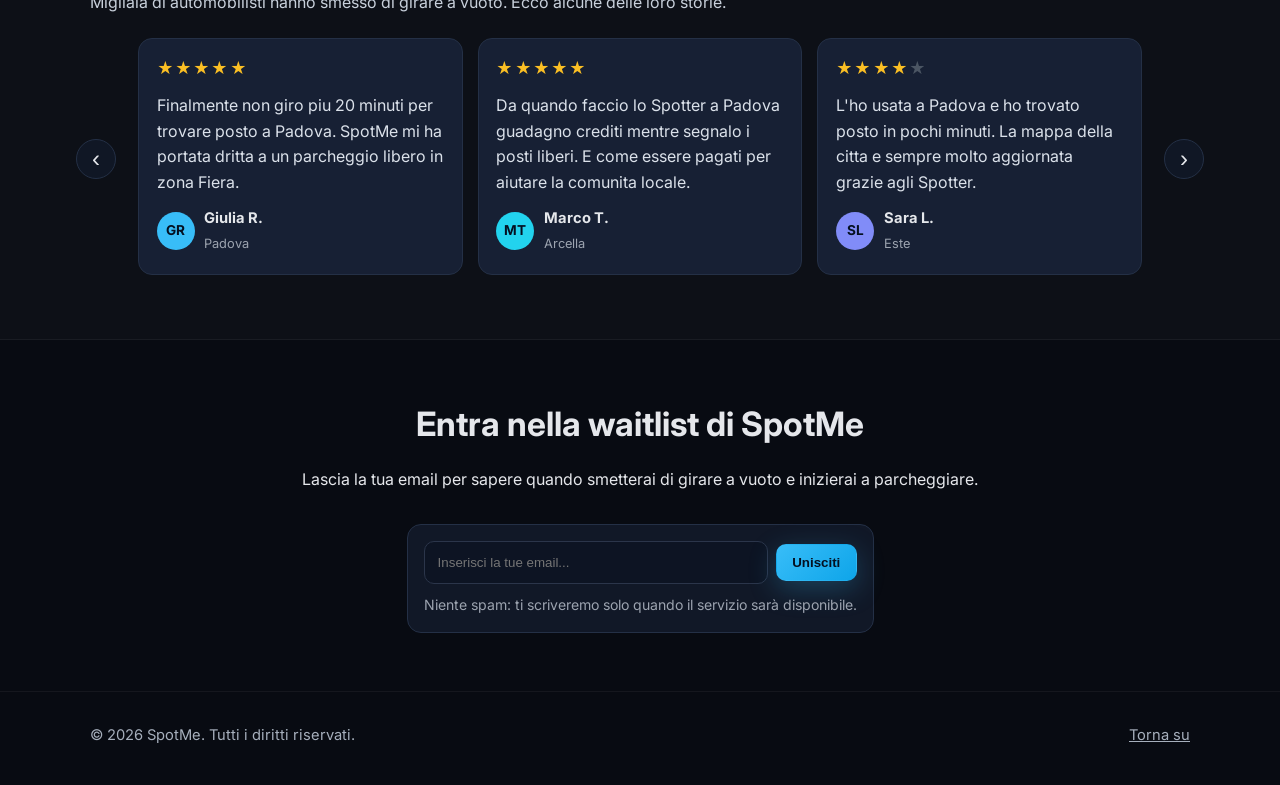
==== commit 13039819: "[fix] Css + Review" ====
--- a/index.html
+++ b/index.html
@@ -157,56 +157,56 @@
             <figure class="review-card">
               <div class="stars" aria-label="5 stelle su 5">★★★★★</div>
               <blockquote>
-                Finalmente non giro piu 20 minuti per trovare posto. SpotMe mi ha portata dritta a un parcheggio libero
-                in pieno centro.
+                Finalmente non giro piu 20 minuti per trovare posto a Padova. SpotMe mi ha portata dritta a un parcheggio libero
+                in zona Fiera.
               </blockquote>
               <figcaption class="review-author">
                 <span class="avatar" style="--a:#38bdf8">GR</span>
                 <span>
                   <strong>Giulia R.</strong>
-                  <small>Milano</small>
-                </span>
-              </figcaption>
-            </figure>
-            <figure class="review-card">
-              <div class="stars" aria-label="5 stelle su 5">★★★★★</div>
-              <blockquote>
-                Da quando faccio lo Spotter guadagno crediti mentre parcheggio come sempre. E come essere pagati per
-                qualcosa che facevo gia.
+                  <small>Padova</small>
+                </span>
+              </figcaption>
+            </figure>
+            <figure class="review-card">
+              <div class="stars" aria-label="5 stelle su 5">★★★★★</div>
+              <blockquote>
+                Da quando faccio lo Spotter a Padova guadagno crediti mentre segnalo i posti liberi. E come essere pagati per
+                aiutare la comunita locale.
               </blockquote>
               <figcaption class="review-author">
                 <span class="avatar" style="--a:#22d3ee">MT</span>
                 <span>
                   <strong>Marco T.</strong>
-                  <small>Torino</small>
+                  <small>Arcella</small>
                 </span>
               </figcaption>
             </figure>
             <figure class="review-card">
               <div class="stars" aria-label="4 stelle su 5">★★★★<span class="star-empty">★</span></div>
               <blockquote>
-                L'ho usata a Roma in centro e ho trovato posto in pochi minuti. Mancano ancora alcune zone, ma cresce in
-                fretta.
+                L'ho usata a Padova e ho trovato posto in pochi minuti. La mappa della citta e sempre molto
+                aggiornata grazie agli Spotter.
               </blockquote>
               <figcaption class="review-author">
                 <span class="avatar" style="--a:#818cf8">SL</span>
                 <span>
                   <strong>Sara L.</strong>
-                  <small>Bologna</small>
-                </span>
-              </figcaption>
-            </figure>
-            <figure class="review-card">
-              <div class="stars" aria-label="5 stelle su 5">★★★★★</div>
-              <blockquote>
-                Vado spesso a Firenze per lavoro e parcheggiare era un incubo. Ora apro SpotMe e in pochi minuti sono a
-                posto.
+                  <small>Este</small>
+                </span>
+              </figcaption>
+            </figure>
+            <figure class="review-card">
+              <div class="stars" aria-label="5 stelle su 5">★★★★★</div>
+              <blockquote>
+                Vado spesso all'universita a Padova e parcheggiare era un incubo. Ora apro SpotMe e in pochi minuti sono a
+                posto, anche nei momenti di punta.
               </blockquote>
               <figcaption class="review-author">
                 <span class="avatar" style="--a:#34d399">AF</span>
                 <span>
                   <strong>Andrea F.</strong>
-                  <small>Firenze</small>
+                  <small>Padova</small>
                 </span>
               </figcaption>
             </figure>
@@ -220,34 +220,33 @@
                 <span class="avatar" style="--a:#fbbf24">CV</span>
                 <span>
                   <strong>Chiara V.</strong>
-                  <small>Napoli</small>
+                  <small>Padova</small>
                 </span>
               </figcaption>
             </figure>
             <figure class="review-card">
               <div class="stars" aria-label="4 stelle su 5">★★★★<span class="star-empty">★</span></div>
               <blockquote>
-                Idea fantastica e ben fatta. La community di Spotter rende la mappa sorprendentemente aggiornata anche
-                nelle ore di punta.
+                Idea fantastica e ben fatta. La community di Spotter a Padova rende la mappa sorprendentemente aggiornata.
               </blockquote>
               <figcaption class="review-author">
                 <span class="avatar" style="--a:#f472b6">DM</span>
                 <span>
                   <strong>Davide M.</strong>
-                  <small>Verona</small>
-                </span>
-              </figcaption>
-            </figure>
-            <figure class="review-card">
-              <div class="stars" aria-label="5 stelle su 5">★★★★★</div>
-              <blockquote>
-                La uso ogni giorno per andare in centro. Mi ha fatto risparmiare tempo, benzina e parecchio nervosismo.
+                  <small>Montagnana</small>
+                </span>
+              </figcaption>
+            </figure>
+            <figure class="review-card">
+              <div class="stars" aria-label="5 stelle su 5">★★★★★</div>
+              <blockquote>
+                La uso ogni giorno per andare al lavoro in centro a Padova. Mi ha fatto risparmiare tempo, benzina e parecchio nervosismo.
               </blockquote>
               <figcaption class="review-author">
                 <span class="avatar" style="--a:#60a5fa">LP</span>
                 <span>
                   <strong>Luca P.</strong>
-                  <small>Genova</small>
+                  <small>Padova</small>
                 </span>
               </figcaption>
             </figure>
--- a/styles.css
+++ b/styles.css
@@ -310,6 +310,8 @@
   padding-bottom: 0.4rem;
   -ms-overflow-style: none;
   scrollbar-width: none;
+
+  margin-inline: 3rem;
 }
 
 .reviews-track::-webkit-scrollbar {
@@ -631,7 +633,8 @@
   }
 
   .reviews-track {
-    grid-auto-columns: 85%;
+    grid-auto-columns: 100%;
+    margin-inline: 4rem;
   }
 
   .carousel-prev {
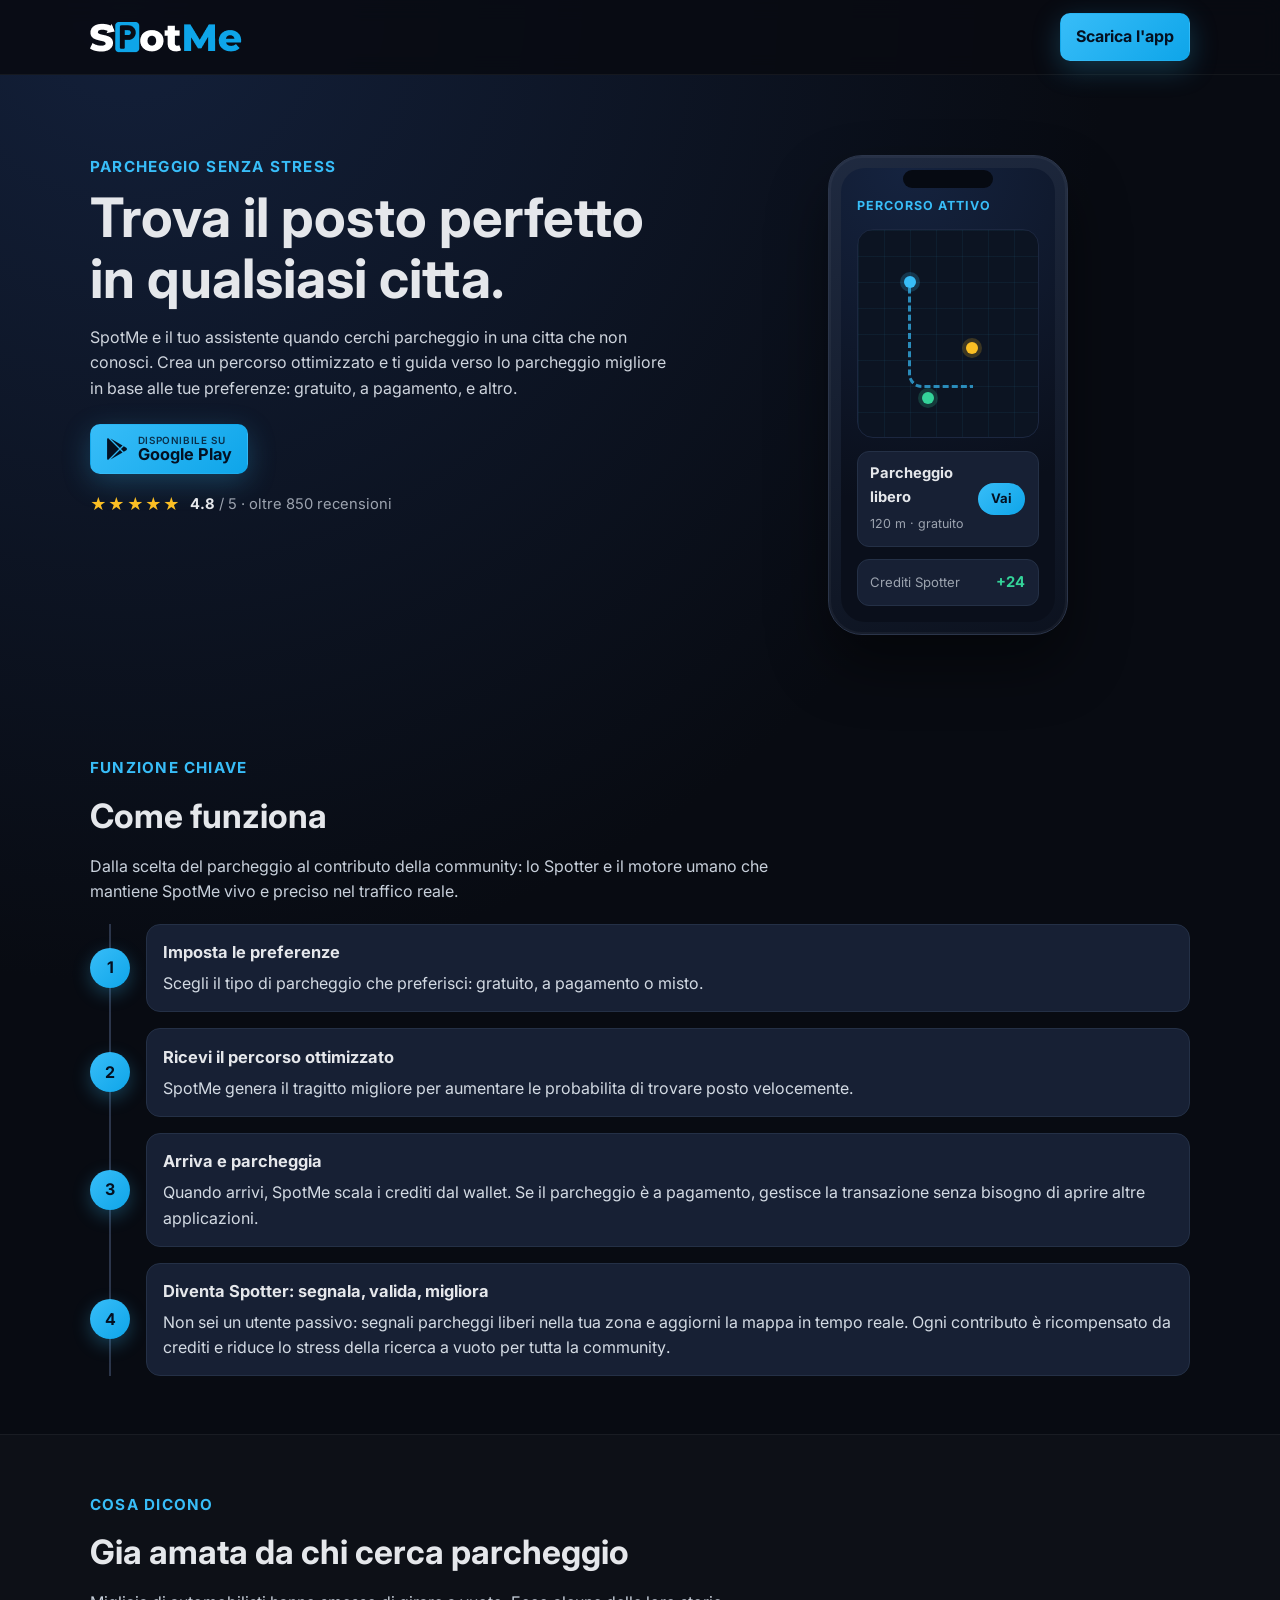
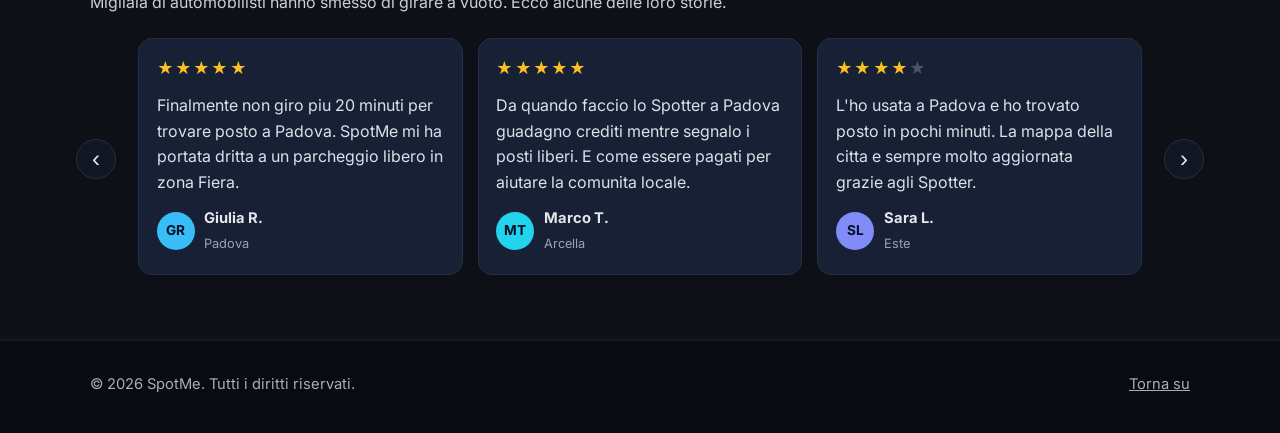
==== commit d5466ec0: "[feat] Small changes" ====
--- a/index.html
+++ b/index.html
@@ -21,7 +21,7 @@
       <a class="brand" href="#top" aria-label="Homepage SpotMe">
         <img src="./assets/logo_dark_2.png" alt="">
       </a>
-      <a class="btn btn-primary" href="https://play.google.com/store/apps/details?id=io.spotme.parking" target="_blank"
+      <a class="btn btn-primary" href="/play-store.html" target="_blank"
         rel="noopener" data-umami-event="download-app-click" data-umami-event-position="header">Scarica l'app</a>
     </div>
   </header>
@@ -39,7 +39,7 @@
             pagamento, e altro.
           </p>
           <div class="hero-actions">
-            <a class="btn btn-primary btn-store" href="https://play.google.com/store/apps/details?id=io.spotme.parking"
+            <a class="btn btn-primary btn-store" href="/play-store.html"
               target="_blank" rel="noopener" data-umami-event="download-app-click" data-umami-event-position="hero">
               <svg class="store-icon" viewBox="0 0 512 512" aria-hidden="true" focusable="false">
                 <path fill="currentColor"
@@ -50,7 +50,6 @@
                 <strong>Google Play</strong>
               </span>
             </a>
-            <a class="btn btn-ghost" href="#join-list" data-umami-event="join-waitlist-click">Entra in waitlist</a>
           </div>
           <div class="hero-rating">
             <span class="stars" aria-hidden="true">★★★★★</span>
@@ -255,37 +254,6 @@
         </div>
       </div>
     </section>
-
-    <section id="join-list" class="section join">
-      <div class="container join-wrap">
-        <div style="text-align: center;">
-          <h2>Entra nella waitlist di SpotMe</h2>
-          <p>
-            Lascia la tua email per sapere quando smetterai di girare a vuoto e inizierai a parcheggiare.
-          </p>
-        </div>
-
-        <form class="join-form" name="spotme-join-list" method="POST" data-netlify="true" netlify-honeypot="bot-field"
-          action="/thank-you.html" netlify>
-          <input type="hidden" name="form-name" value="spotme-join-list" />
-          <p class="hidden">
-            <label>Non compilare questo campo: <input name="bot-field" /></label>
-          </p>
-
-          <div style="display: flex; gap: 0.5rem; align-items: center;">
-            <input id="email" name="email" type="email" placeholder="Inserisci la tue email..." required
-              autocomplete="email" />
-
-            <button type="submit" class="btn btn-primary" data-umami-event="waitlist-submit">
-              Unisciti
-            </button>
-          </div>
-          <p class="form-note">
-            Niente spam: ti scriveremo solo quando il servizio sarà disponibile.
-          </p>
-        </form>
-      </div>
-    </section>
   </main>
 
   <footer class="site-footer">
--- a/styles.css
+++ b/styles.css
@@ -531,13 +531,6 @@
   margin-top: 0.35rem;
 }
 
-.join-form {
-  border: 1px solid var(--line);
-  border-radius: 14px;
-  padding: 1rem;
-  background: var(--panel);
-}
-
 .join-form label {
   display: block;
   margin-bottom: 0.4rem;
